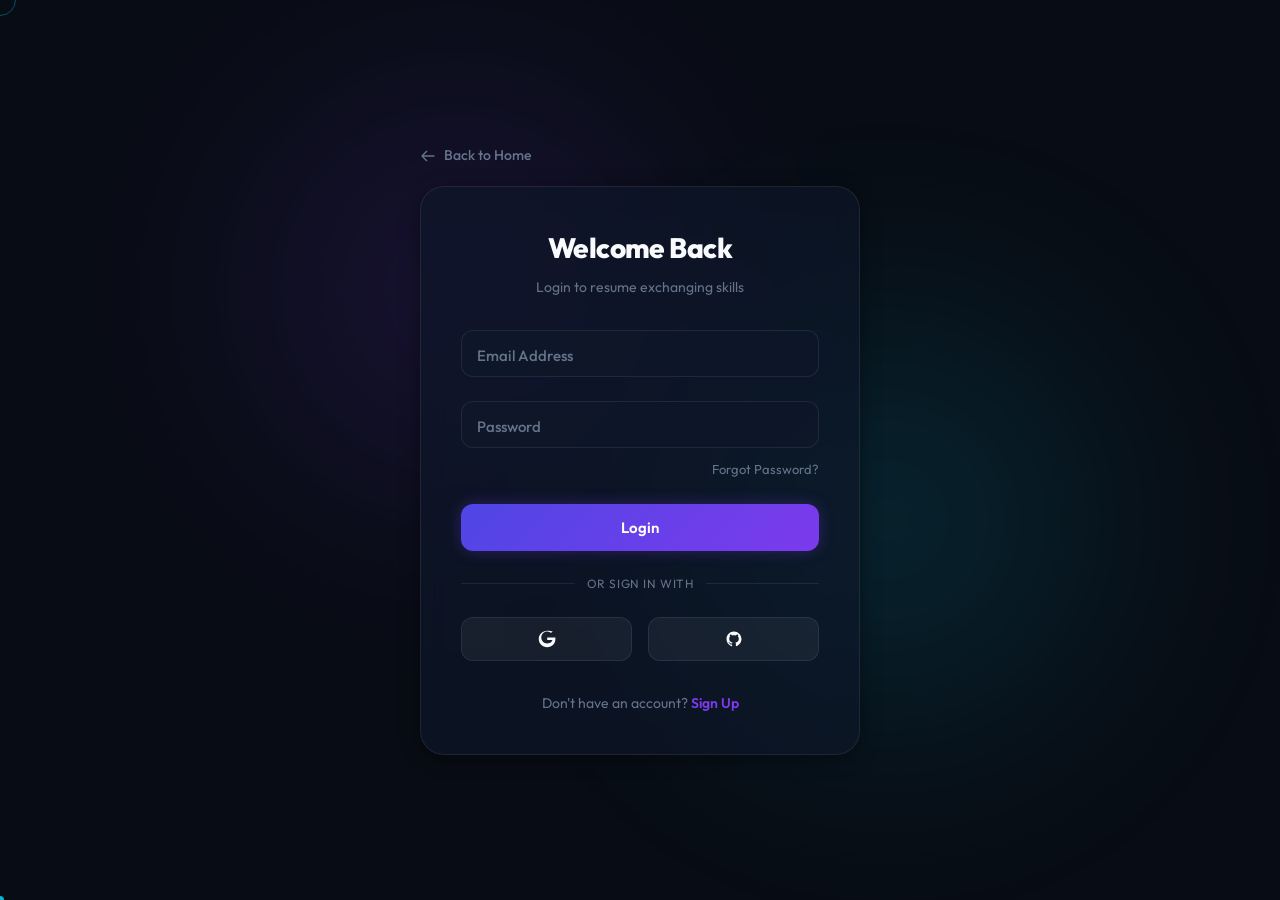
==== frontend/call.html @ 9445202b "add video conference" ====
<!DOCTYPE html>
<html lang="en" data-theme="dark">
<head>
  <meta charset="UTF-8">
  <meta name="viewport" content="width=device-width, initial-scale=1.0">
  <title>LearnLoop Room - Secure Video Exchange</title>
  <link rel="stylesheet" href="css/global.css">
  <link rel="stylesheet" href="css/call.css">
</head>
<body>

  <!-- Premium Loader Screen -->
  <div id="loader-screen">
    <div class="loader-logo">
      <svg viewBox="0 0 44 24" width="76" height="42" fill="none">
        <circle cx="14" cy="12" r="8" stroke="var(--logo-purple)" stroke-width="3.5" />
        <circle cx="27" cy="12" r="8" stroke="var(--logo-grey)" stroke-width="3.5" stroke-opacity="0.9" />
      </svg>
      <span>LearnLoop Meet</span>
    </div>
    <div class="loader-ring"></div>
  </div>

  <!-- Secure Session Validation Error Screen (Hidden by default) -->
  <div class="meeting-error-container hidden" id="meeting-error-screen">
    <div class="meeting-error-card glass-card">
      <div class="error-logo">
        <svg viewBox="0 0 44 24" width="80" height="46" fill="none">
          <circle cx="14" cy="12" r="8" stroke="var(--logo-purple)" stroke-width="3.5" />
          <circle cx="27" cy="12" r="8" stroke="var(--logo-grey)" stroke-width="3.5" stroke-opacity="0.9" />
        </svg>
      </div>
      <h2>Secure Session Access Blocked</h2>
      <p id="meeting-error-msg">This meeting link is invalid or is scheduled for a different date.</p>
      <div class="error-details-badge">⚠️ Access Rule: Meetings can only be entered on the scheduled day of the barter session.</div>
      <a href="requests.html" class="btn btn-primary btn-glow">Return to Calendar</a>
    </div>
  </div>

  <!-- Main Zoom/Meet Viewport Layout -->
  <div class="meeting-viewport" id="meeting-main-viewport">
    
    <!-- Left: Video Grid Stage -->
    <div class="meeting-main-area">
      
      <!-- Call Header Bar -->
      <header class="call-header glass-card">
        <div class="call-info">
          <div class="status-indicator-dot online"></div>
          <h3 id="meeting-title-lbl">HTML/CSS Skill Barter Session</h3>
          <span class="call-divider">|</span>
          <span class="partner-role-lbl" id="partner-subtitle-lbl">Partner: Sarah Jenkins</span>
        </div>
        <div class="call-timer-box" id="call-duration-clock">00:00</div>
      </header>

      <!-- Grid layout system like Zoom/Meet -->
      <div class="call-stage-wrapper" id="call-stage-container">
        
        <!-- Large Display Area -->
        <div class="stage-main-display" id="stage-main-view">
          
          <!-- Default Large View: Remote Partner Card -->
          <div class="stage-card" id="stage-remote-card">
            <div class="stage-avatar-fallback" id="remote-avatar-container">
              <!-- Initials SVG -->
            </div>
            
            <!-- Speech waves indicator -->
            <div class="pulse-soundwaves-container" id="remote-audio-waves">
              <div class="sound-wave-bar"></div>
              <div class="sound-wave-bar"></div>
              <div class="sound-wave-bar"></div>
              <div class="sound-wave-bar"></div>
              <div class="sound-wave-bar"></div>
            </div>
            
            <div class="stage-info-tag">
              <span id="remote-stream-name-lbl">Sarah Jenkins</span>
              <span class="mic-status-tag" id="remote-mic-status">🎙️ Active</span>
            </div>
          </div>

          <!-- Large View: Screen Share Card (Initially Hidden) -->
          <div class="stage-card hidden" id="stage-screen-share-card">
            <video id="screen-share-feed" autoplay playsinline></video>
            
            <!-- Dummy Screen Share Code overlay fallback -->
            <div class="screen-share-overlay" id="screen-share-dummy-overlay">
              <div class="code-panel-mock">
                <div class="code-header">
                  <span class="dot-red"></span><span class="dot-yellow"></span><span class="dot-green"></span>
                  <span class="code-title">layout.css — Shared Screen</span>
                </div>
                <pre class="code-body"><code><span class="c-tag">.navbar</span> {
  <span class="c-prop">display</span>: flex;
  <span class="c-prop">background</span>: <span class="c-val">rgba(15, 23, 42, 0.7)</span>;
  <span class="c-prop">backdrop-filter</span>: <span class="c-val">blur(12px)</span>;
}

<span class="c-tag">.logo-svg</span> {
  <span class="c-prop">stroke</span>: <span class="c-val">var(--logo-purple)</span>;
  <span class="c-prop">width</span>: <span class="c-val">44px</span>;
}</code></pre>
              </div>
            </div>
            <div class="stage-info-tag">
              <span id="screen-share-owner-lbl">Your Shared Screen</span>
            </div>
          </div>

        </div>

        <!-- Floating Picture-in-Picture feeds overlaying stage -->
        <div class="floating-pip-container" id="floating-feeds-box">
          
          <!-- Floating Webcam Card (Always Floats) -->
          <div class="pip-card" id="local-pip-card">
            <video id="local-webcam-feed" autoplay playsinline muted></video>
            <div class="pip-avatar-fallback hidden" id="local-avatar-container">
              <!-- Initials SVG fallback -->
            </div>
            <div class="pip-info-tag">
              <span>You</span>
              <span class="mic-status-tag" id="local-mic-status">🎙️ Active</span>
            </div>
          </div>

          <!-- Floating Remote Partner Card (Only visible when screen share occupies the main stage) -->
          <div class="pip-card hidden" id="remote-pip-card">
            <div class="pip-avatar-fallback" id="remote-pip-avatar-container">
              <!-- Initials SVG -->
            </div>
            <div class="pip-info-tag">
              <span id="remote-pip-name-lbl">Sarah</span>
            </div>
          </div>

        </div>

      </div>

      <!-- Professional Bottom Controls Toolbar -->
      <div class="call-controls-bar">
        
        <button class="btn-ctrl" id="toggle-mic-btn" title="Mute/Unmute Mic">
          <!-- Mic On SVG -->
          <svg class="icon-on" width="18" height="18" fill="none" stroke="currentColor" stroke-width="2" viewBox="0 0 24 24">
            <path stroke-linecap="round" stroke-linejoin="round" d="M19 11a7 7 0 01-7 7m0 0a7 7 0 01-7-7m7 7v4m0 0H8m4 0h4m-4-8a3 3 0 01-3-3V5a3 3 0 116 0v6a3 3 0 01-3 3z"/>
          </svg>
          <!-- Mic Off SVG (Muted icon matching request screenshot style) -->
          <svg class="icon-off hidden" width="18" height="18" fill="none" stroke="currentColor" stroke-width="2" viewBox="0 0 24 24">
            <path stroke-linecap="round" stroke-linejoin="round" d="M19 11a7 7 0 01-7 7m0 0a7 7 0 01-7-7m7 7v4m0 0H8m4 0h4m-4-8a3 3 0 01-3-3V5a3 3 0 116 0v6a3 3 0 01-3 3z"/>
            <path stroke-linecap="round" stroke-linejoin="round" d="M3 3l18 18M9 9l6 6M9 15l6-6" stroke="#ea0038" stroke-width="2.5"/>
          </svg>
        </button>

        <button class="btn-ctrl" id="toggle-video-btn" title="Turn Camera On/Off">
          <!-- Cam On SVG -->
          <svg class="icon-on" width="18" height="18" fill="none" stroke="currentColor" stroke-width="2" viewBox="0 0 24 24">
            <path stroke-linecap="round" stroke-linejoin="round" d="M15 10l4.553-2.276A1 1 0 0121 8.618v6.764a1 1 0 01-1.447.894L15 14M5 18h8a2 2 0 002-2V8a2 2 0 00-2-2H5a2 2 0 00-2 2v8a2 2 0 002 2z"/>
          </svg>
          <!-- Cam Off SVG (Camera blocked circle matching request style) -->
          <svg class="icon-off hidden" width="18" height="18" fill="none" stroke="currentColor" stroke-width="2" viewBox="0 0 24 24">
            <path stroke-linecap="round" stroke-linejoin="round" d="M15 10l4.553-2.276A1 1 0 0121 8.618v6.764a1 1 0 01-1.447.894L15 14M5 18h8a2 2 0 002-2V8a2 2 0 00-2-2H5a2 2 0 00-2 2v8a2 2 0 002 2z"/>
            <circle cx="12" cy="12" r="9" stroke="#ea0038" stroke-width="2"/>
            <line x1="5.6" y1="5.6" x2="18.4" y2="18.4" stroke="#ea0038" stroke-width="2"/>
          </svg>
        </button>

        <button class="btn-ctrl" id="toggle-share-btn" title="Share Screen">
          <svg width="18" height="18" fill="none" stroke="currentColor" stroke-width="2" viewBox="0 0 24 24">
            <rect x="2" y="3" width="20" height="13" rx="2" ry="2"/>
            <line x1="12" y1="16" x2="12" y2="21"/>
            <line x1="8" y1="21" x2="16" y2="21"/>
          </svg>
        </button>

        <span class="ctrl-separator"></span>

        <button class="btn-ctrl" id="panel-whiteboard-btn" title="Whiteboard Settings">
          <svg width="18" height="18" fill="none" stroke="currentColor" stroke-width="2" viewBox="0 0 24 24">
            <path stroke-linecap="round" stroke-linejoin="round" d="M12 20h9M16.5 3.5a2.121 2.121 0 0 1 3 3L7 19l-4 1 1-4L16.5 3.5z"/>
          </svg>
        </button>

        <button class="btn-ctrl" id="panel-chat-btn" title="Meeting Chat">
          <svg width="18" height="18" fill="none" stroke="currentColor" stroke-width="2" viewBox="0 0 24 24">
            <path stroke-linecap="round" stroke-linejoin="round" d="M21 11.5a8.38 8.38 0 0 1-.9 3.8 8.5 8.5 0 0 1-7.6 4.7 8.38 8.38 0 0 1-3.8-.9L3 21l1.9-5.7a8.38 8.38 0 0 1-.9-3.8 8.5 8.5 0 0 1 4.7-7.6 8.38 8.38 0 0 1 3.8-.9h.5a8.48 8.48 0 0 1 8 8v.5z"/>
            <circle cx="9" cy="12" r="1"/><circle cx="12" cy="12" r="1"/><circle cx="15" cy="12" r="1"/>
          </svg>
        </button>

        <button class="btn-ctrl hangup" id="end-call-btn" title="End Call">
          <svg width="20" height="20" fill="currentColor" viewBox="0 0 24 24">
            <path d="M21 15.46l-5.27-.61-2.52 2.52c-2.83-1.44-5.15-3.76-6.59-6.59l2.53-2.53L8.54 3H3.03C2.45 13.18 10.82 21.55 21 20.97v-5.51z" transform="rotate(135 12 12)"/>
          </svg>
        </button>

      </div>

    </div>

    <!-- Right Side Drawers (Chat / Whiteboard) -->
    <div class="meeting-drawers-area collapsed" id="meeting-drawers-panel">
      
      <!-- Close drawer button -->
      <button class="btn-close-drawer" id="close-drawer-btn" title="Hide Panel">&times;</button>
      
      <!-- Chat Panel -->
      <div class="drawer-view hidden" id="chat-drawer-view">
        <h4>Session Chat</h4>
        
        <div class="call-chat-history" id="call-chat-history-box">
          <!-- Text messages -->
        </div>

        <div class="call-chat-input-row">
          <input type="text" id="call-chat-msg-input" placeholder="Type message..." autocomplete="off">
          <button class="btn btn-primary" id="call-chat-send-btn">Send</button>
        </div>
      </div>

      <!-- Whiteboard Panel -->
      <div class="drawer-view hidden" id="whiteboard-drawer-view">
        <div class="whiteboard-header">
          <h4>Collaborative Whiteboard</h4>
          <button class="btn btn-secondary btn-sm" id="clear-board-btn">Clear</button>
        </div>

        <div class="whiteboard-toolbar">
          <div class="color-picker-wrap">
            <button class="color-swatch active" data-color="#7C3AED" style="background:#7C3AED;"></button>
            <button class="color-swatch" data-color="#06B6D4" style="background:#06B6D4;"></button>
            <button class="color-swatch" data-color="#10B981" style="background:#10B981;"></button>
            <button class="color-swatch" data-color="#EC4899" style="background:#EC4899;"></button>
            <button class="color-swatch" data-color="#FFFFFF" style="background:#FFFFFF;"></button>
          </div>
          <select class="form-control font-sm" id="pen-size-select" style="width: 70px; padding: 4px;">
            <option value="3">3px</option>
            <option value="5" selected>5px</option>
            <option value="8">8px</option>
            <option value="12">12px</option>
          </select>
        </div>

        <div class="canvas-wrapper">
          <canvas id="collab-whiteboard-canvas" width="400" height="300"></canvas>
        </div>
        <p class="whiteboard-tip">Sketch ideas directly. Your partner can see and draw in real-time!</p>
      </div>

    </div>

  </div>

  <script src="js/theme.js"></script>
  <script src="js/call.js"></script>
</body>
</html>
---- frontend/css/global.css ----
@import url('https://fonts.googleapis.com/css2?family=Outfit:wght@300;400;500;600;700;800&display=swap');

/* CSS Resets & Base Variables */
:root {
  /* Color Palette */
  --indigo: #4F46E5;
  --purple: #7C3AED;
  --cyan: #06B6D4;
  --teal: #14B8A6;
  --white: #ffffff;
  --slate-gray: #64748B;
  
  /* Gradient Combinations */
  --grad-primary: linear-gradient(135deg, var(--indigo) 0%, var(--purple) 100%);
  --grad-cyan-teal: linear-gradient(135deg, var(--cyan) 0%, var(--teal) 100%);
  --grad-glowing: linear-gradient(90deg, var(--indigo), var(--purple), var(--cyan), var(--teal), var(--indigo));
  
  /* Theme-Dependent Variables (Dark Mode Default) */
  --bg-primary: #080c14;
  --bg-secondary: #0f172a;
  --bg-tertiary: #1e293b;
  --text-primary: #f8fafc;
  --text-secondary: #cbd5e1;
  --text-muted: #64748b;
  --border-color: rgba(255, 255, 255, 0.08);
  --glass-bg: rgba(15, 23, 42, 0.65);
  --glass-border: rgba(255, 255, 255, 0.08);
  --glass-shadow: rgba(0, 0, 0, 0.5);
  --card-glow: 0px 4px 20px rgba(124, 58, 237, 0.15);
  --shadow-sm: 0 2px 8px rgba(0, 0, 0, 0.2);
  --shadow-md: 0 4px 20px rgba(0, 0, 0, 0.4);
  --shadow-lg: 0 10px 30px rgba(0, 0, 0, 0.6);
  --input-bg: rgba(15, 23, 42, 0.8);
  
  --logo-purple: #818cf8;
  --logo-grey: #cbd5e1;
  
  --font-sans: 'Outfit', sans-serif;
  --navbar-height: 76px;
  --sidebar-width: 260px;
}

[data-theme="light"] {
  --bg-primary: #f8fafc;
  --bg-secondary: #ffffff;
  --bg-tertiary: #f1f5f9;
  --text-primary: #0f172a;
  --text-secondary: #475569;
  --text-muted: #94a3b8;
  --border-color: rgba(0, 0, 0, 0.08);
  --glass-bg: rgba(255, 255, 255, 0.7);
  --glass-border: rgba(0, 0, 0, 0.06);
  --glass-shadow: rgba(148, 163, 184, 0.1);
  --card-glow: 0px 4px 20px rgba(79, 70, 229, 0.08);
  --shadow-sm: 0 2px 8px rgba(148, 163, 184, 0.08);
  --shadow-md: 0 4px 20px rgba(148, 163, 184, 0.12);
  --shadow-lg: 0 10px 30px rgba(148, 163, 184, 0.15);
  --input-bg: rgba(255, 255, 255, 0.9);
  
  --logo-purple: #4f46e5;
  --logo-grey: #334155;
}

/* Animations */
@keyframes fadeIn {
  from { opacity: 0; }
  to { opacity: 1; }
}

@keyframes slideUp {
  from { opacity: 0; transform: translateY(30px); }
  to { opacity: 1; transform: translateY(0); }
}

@keyframes slideDown {
  from { opacity: 0; transform: translateY(-20px); }
  to { opacity: 1; transform: translateY(0); }
}

@keyframes scaleUp {
  from { opacity: 0; transform: scale(0.95); }
  to { opacity: 1; transform: scale(1); }
}

@keyframes float {
  0% { transform: translateY(0px); }
  50% { transform: translateY(-10px); }
  100% { transform: translateY(0px); }
}

@keyframes pulseGlow {
  0% { box-shadow: 0 0 10px rgba(124, 58, 237, 0.2); }
  50% { box-shadow: 0 0 25px rgba(124, 58, 237, 0.4); }
  100% { box-shadow: 0 0 10px rgba(124, 58, 237, 0.2); }
}

@keyframes gradientPan {
  0% { background-position: 0% 50%; }
  50% { background-position: 100% 50%; }
  100% { background-position: 0% 50%; }
}

@keyframes ringRotate {
  from { transform: rotate(0deg); }
  to { transform: rotate(360deg); }
}

@keyframes shimmer {
  0% { background-position: -200% 0; }
  100% { background-position: 200% 0; }
}

/* General Layout Setup */
* {
  margin: 0;
  padding: 0;
  box-sizing: border-box;
  font-family: var(--font-sans);
}

html {
  scroll-behavior: smooth;
  overflow-x: hidden;
}

body {
  background-color: var(--bg-primary);
  color: var(--text-primary);
  transition: background-color 0.4s ease, color 0.4s ease;
  min-height: 100vh;
  position: relative;
  line-height: 1.5;
}

/* Custom Scrollbar */
::-webkit-scrollbar {
  width: 8px;
  height: 8px;
}
::-webkit-scrollbar-track {
  background: var(--bg-primary);
}
::-webkit-scrollbar-thumb {
  background: var(--bg-tertiary);
  border-radius: 10px;
  border: 2px solid var(--bg-primary);
}
::-webkit-scrollbar-thumb:hover {
  background: var(--purple);
}

/* Glassmorphism Class utilities */
.glass {
  background: var(--glass-bg);
  backdrop-filter: blur(14px);
  -webkit-backdrop-filter: blur(14px);
  border: 1px solid var(--glass-border);
  box-shadow: var(--shadow-md);
}

.glass-card {
  background: var(--glass-bg);
  backdrop-filter: blur(14px);
  -webkit-backdrop-filter: blur(14px);
  border: 1px solid var(--glass-border);
  box-shadow: var(--shadow-md);
  border-radius: 16px;
  padding: 24px;
  transition: transform 0.3s ease, border-color 0.3s ease, box-shadow 0.3s ease;
}

.glass-card:hover {
  transform: translateY(-5px);
  border-color: rgba(124, 58, 237, 0.3);
  box-shadow: var(--card-glow);
}

/* Custom Cursor */
#custom-cursor {
  width: 8px;
  height: 8px;
  background-color: var(--cyan);
  border-radius: 50%;
  position: fixed;
  pointer-events: none;
  z-index: 9999;
  transform: translate(-50%, -50%);
  transition: width 0.2s, height 0.2s, background-color 0.2s;
}

#custom-cursor-ring {
  width: 32px;
  height: 32px;
  border: 1.5px solid rgba(6, 182, 212, 0.4);
  border-radius: 50%;
  position: fixed;
  pointer-events: none;
  z-index: 9998;
  transform: translate(-50%, -50%);
  transition: transform 0.08s cubic-bezier(0.1, 0.8, 0.3, 1), border-color 0.3s, width 0.2s, height 0.2s;
}

/* Hide custom cursor on mobile */
@media (max-width: 1024px) {
  #custom-cursor, #custom-cursor-ring {
    display: none !important;
  }
}

/* Scroll Progress Bar */
#scroll-progress {
  position: fixed;
  top: 0;
  left: 0;
  width: 0%;
  height: 4px;
  background: linear-gradient(90deg, var(--indigo), var(--purple), var(--cyan));
  z-index: 10000;
  transition: width 0.1s ease-out;
}

/* Header & Navigation */
.navbar {
  position: fixed;
  top: 0;
  left: 0;
  width: 100%;
  height: var(--navbar-height);
  display: flex;
  justify-content: space-between;
  align-items: center;
  padding: 0 40px;
  z-index: 900;
  transition: padding 0.3s ease, background-color 0.3s ease;
}

.navbar.scrolled {
  background: var(--glass-bg);
  backdrop-filter: blur(12px);
  -webkit-backdrop-filter: blur(12px);
  border-bottom: 1px solid var(--glass-border);
  height: 70px;
}

.logo {
  display: flex;
  align-items: center;
  gap: 10px;
  font-size: 24px;
  font-weight: 800;
  text-decoration: none;
  background: linear-gradient(90deg, #fff 0%, #a78bfa 100%);
  -webkit-background-clip: text;
  -webkit-text-fill-color: transparent;
  transition: transform 0.3s ease;
}

[data-theme="light"] .logo {
  background: linear-gradient(90deg, var(--indigo) 0%, var(--purple) 100%);
  -webkit-background-clip: text;
  -webkit-text-fill-color: transparent;
}

.logo svg {
  width: 32px;
  height: 32px;
}

.logo:hover {
  transform: scale(1.03);
}

.nav-links {
  display: flex;
  gap: 32px;
  list-style: none;
  align-items: center;
}

.nav-link {
  color: var(--text-secondary);
  text-decoration: none;
  font-weight: 500;
  font-size: 15px;
  transition: color 0.3s, transform 0.3s;
  position: relative;
  padding: 6px 0;
}

.nav-link::after {
  content: '';
  position: absolute;
  bottom: 0;
  left: 0;
  width: 0;
  height: 2px;
  background: var(--grad-primary);
  transition: width 0.3s;
}

.nav-link:hover {
  color: var(--text-primary);
}

.nav-link:hover::after {
  width: 100%;
}

.nav-actions {
  display: flex;
  align-items: center;
  gap: 20px;
}

/* Buttons */
.btn {
  display: inline-flex;
  align-items: center;
  justify-content: center;
  padding: 10px 24px;
  border-radius: 12px;
  font-size: 14px;
  font-weight: 600;
  cursor: pointer;
  transition: transform 0.2s ease, box-shadow 0.2s ease, background 0.3s ease;
  text-decoration: none;
  border: none;
  gap: 8px;
}

.btn:active {
  transform: scale(0.97);
}

.btn-primary {
  background: var(--grad-primary);
  color: var(--white);
  box-shadow: 0 4px 14px rgba(124, 58, 237, 0.4);
}

.btn-primary:hover {
  box-shadow: 0 6px 20px rgba(124, 58, 237, 0.6);
  transform: translateY(-2px);
}

.btn-secondary {
  background: rgba(255, 255, 255, 0.05);
  color: var(--text-primary);
  border: 1px solid var(--border-color);
}

.btn-secondary:hover {
  background: rgba(255, 255, 255, 0.1);
  transform: translateY(-2px);
}

[data-theme="light"] .btn-secondary {
  background: rgba(0, 0, 0, 0.03);
  border: 1px solid var(--border-color);
}
[data-theme="light"] .btn-secondary:hover {
  background: rgba(0, 0, 0, 0.06);
}

.btn-glow {
  background: var(--grad-primary);
  color: var(--white);
  position: relative;
  overflow: hidden;
  box-shadow: 0 0 15px rgba(124, 58, 237, 0.3);
}

.btn-glow::before {
  content: '';
  position: absolute;
  top: 0;
  left: -100%;
  width: 100%;
  height: 100%;
  background: linear-gradient(90deg, transparent, rgba(255, 255, 255, 0.2), transparent);
  transition: 0.5s;
}

.btn-glow:hover::before {
  left: 100%;
}

.btn-icon {
  width: 40px;
  height: 40px;
  border-radius: 50%;
  padding: 0;
  display: inline-flex;
  align-items: center;
  justify-content: center;
  color: var(--text-secondary);
  background: rgba(255, 255, 255, 0.05);
  border: 1px solid var(--border-color);
  cursor: pointer;
  transition: all 0.3s ease;
}

.btn-icon:hover {
  background: rgba(255, 255, 255, 0.1);
  color: var(--text-primary);
  transform: scale(1.05);
}

[data-theme="light"] .btn-icon {
  background: rgba(0, 0, 0, 0.03);
}
[data-theme="light"] .btn-icon:hover {
  background: rgba(0, 0, 0, 0.08);
}

/* User Menu & Notifications Trigger */
.user-menu-wrapper {
  position: relative;
  display: flex;
  align-items: center;
  gap: 16px;
}

.notification-bell {
  position: relative;
}

.bell-badge {
  position: absolute;
  top: 0;
  right: 0;
  width: 10px;
  height: 10px;
  background-color: var(--cyan);
  border-radius: 50%;
  border: 2px solid var(--bg-secondary);
  animation: pulseGlow 1.5s infinite;
}

.avatar-trigger {
  width: 40px;
  height: 40px;
  border-radius: 50%;
  cursor: pointer;
  border: 2px solid var(--purple);
  transition: transform 0.3s ease;
  overflow: hidden;
  display: flex;
  align-items: center;
  justify-content: center;
}

.avatar-trigger:hover {
  transform: scale(1.1);
}

.avatar-trigger svg, .avatar-trigger img {
  width: 100%;
  height: 100%;
  border-radius: 50%;
  object-fit: cover;
  display: block;
}

.sidebar-user-avatar {
  width: 42px;
  height: 42px;
  border-radius: 50%;
  border: 2px solid var(--cyan);
  overflow: hidden;
  display: flex;
  align-items: center;
  justify-content: center;
  flex-shrink: 0;
}

.sidebar-user-avatar svg, .sidebar-user-avatar img {
  width: 100%;
  height: 100%;
  border-radius: 50%;
  object-fit: cover;
  display: block;
}

/* Dropdowns (Notifications & User Settings) */
.dropdown-menu {
  position: absolute;
  top: 55px;
  right: 0;
  width: 220px;
  border-radius: 12px;
  padding: 8px 0;
  display: none;
  animation: slideDown 0.3s cubic-bezier(0.1, 0.8, 0.3, 1) forwards;
  z-index: 1000;
}

.dropdown-menu.active {
  display: block;
}

.dropdown-item {
  display: flex;
  align-items: center;
  gap: 12px;
  padding: 12px 16px;
  color: var(--text-secondary);
  text-decoration: none;
  font-size: 14px;
  transition: background-color 0.2s, color 0.2s;
  cursor: pointer;
}

.dropdown-item:hover {
  background-color: rgba(255, 255, 255, 0.05);
  color: var(--text-primary);
}

[data-theme="light"] .dropdown-item:hover {
  background-color: rgba(0, 0, 0, 0.03);
}

.dropdown-divider {
  height: 1px;
  background: var(--border-color);
  margin: 6px 0;
}

.dropdown-header {
  padding: 8px 16px;
  font-size: 12px;
  font-weight: 700;
  color: var(--text-muted);
  text-transform: uppercase;
  letter-spacing: 0.05em;
}

/* Notification Dropdown specifically */
.notification-dropdown {
  width: 320px;
  max-height: 400px;
  overflow-y: auto;
}

.notif-item {
  display: flex;
  gap: 12px;
  padding: 12px 16px;
  border-bottom: 1px solid var(--border-color);
  transition: background 0.3s;
}

.notif-item.unread {
  background: rgba(124, 58, 237, 0.05);
}

.notif-item:hover {
  background: rgba(255, 255, 255, 0.03);
}

.notif-icon {
  width: 32px;
  height: 32px;
  border-radius: 50%;
  background: rgba(124, 58, 237, 0.1);
  color: var(--purple);
  display: flex;
  align-items: center;
  justify-content: center;
  flex-shrink: 0;
}

.notif-content {
  flex-grow: 1;
}

.notif-text {
  font-size: 13px;
  color: var(--text-primary);
}

.notif-time {
  font-size: 11px;
  color: var(--text-muted);
  margin-top: 4px;
}

/* Sidebar structure for Logged-In Pages */
.dashboard-layout {
  display: flex;
  min-height: 100vh;
  padding-top: 0;
}

.sidebar {
  width: var(--sidebar-width);
  height: 100vh;
  position: fixed;
  top: 0;
  left: 0;
  z-index: 850;
  display: flex;
  flex-direction: column;
  padding: 24px 16px;
  border-right: 1px solid var(--border-color);
  background: var(--bg-secondary);
}

.sidebar-logo {
  display: flex;
  align-items: center;
  gap: 10px;
  font-size: 20px;
  font-weight: 800;
  text-decoration: none;
  background: linear-gradient(90deg, #fff 0%, #a78bfa 100%);
  -webkit-background-clip: text;
  -webkit-text-fill-color: transparent;
  padding: 0 8px;
  margin-bottom: 32px;
}

[data-theme="light"] .sidebar-logo {
  background: linear-gradient(90deg, var(--indigo) 0%, var(--purple) 100%);
  -webkit-background-clip: text;
  -webkit-text-fill-color: transparent;
}

.sidebar-logo svg {
  width: 28px;
  height: 28px;
}

.sidebar-menu {
  list-style: none;
  display: flex;
  flex-direction: column;
  gap: 8px;
  flex-grow: 1;
}

.sidebar-item a {
  display: flex;
  align-items: center;
  gap: 16px;
  padding: 12px 16px;
  color: var(--text-secondary);
  text-decoration: none;
  font-size: 15px;
  font-weight: 500;
  border-radius: 12px;
  transition: all 0.3s ease;
}

.sidebar-item a svg {
  width: 20px;
  height: 20px;
  transition: transform 0.3s;
}

.sidebar-item:hover a svg {
  transform: translateX(2px);
}

.sidebar-item.active a {
  background: var(--grad-primary);
  color: var(--white);
  box-shadow: 0 4px 12px rgba(124, 58, 237, 0.25);
}

.sidebar-item:not(.active) a:hover {
  background: rgba(255, 255, 255, 0.05);
  color: var(--text-primary);
}

[data-theme="light"] .sidebar-item:not(.active) a:hover {
  background: rgba(0, 0, 0, 0.03);
}

.sidebar-footer {
  border-top: 1px solid var(--border-color);
  padding-top: 16px;
  display: flex;
  align-items: center;
  justify-content: space-between;
}

.sidebar-user {
  display: flex;
  align-items: center;
  gap: 12px;
  overflow: hidden;
  cursor: pointer;
  padding: 6px;
  border-radius: 8px;
  transition: background-color 0.2s;
}

.sidebar-user:hover {
  background-color: rgba(255, 255, 255, 0.05);
}

[data-theme="light"] .sidebar-user:hover {
  background-color: rgba(0, 0, 0, 0.03);
}

.sidebar-user img {
  width: 36px;
  height: 36px;
  border-radius: 50%;
  object-fit: cover;
  border: 1.5px solid var(--cyan);
}

.sidebar-user-info {
  display: flex;
  flex-direction: column;
  overflow: hidden;
}

.sidebar-user-name {
  font-size: 14px;
  font-weight: 600;
  color: var(--text-primary);
  white-space: nowrap;
  overflow: hidden;
  text-overflow: ellipsis;
}

.sidebar-user-role {
  font-size: 11px;
  color: var(--text-muted);
}

/* Page Container styling */
.main-content {
  margin-left: var(--sidebar-width);
  flex-grow: 1;
  padding: 40px;
  min-height: 100vh;
  position: relative;
  transition: margin-left 0.3s ease;
}

.page-header {
  display: flex;
  justify-content: space-between;
  align-items: center;
  margin-bottom: 32px;
  animation: slideUp 0.6s cubic-bezier(0.1, 0.8, 0.3, 1);
}

.page-title h1 {
  font-size: 32px;
  font-weight: 800;
  letter-spacing: -0.02em;
  background: linear-gradient(90deg, var(--white), var(--text-secondary));
  -webkit-background-clip: text;
  -webkit-text-fill-color: transparent;
}
[data-theme="light"] .page-title h1 {
  background: linear-gradient(90deg, var(--text-primary), var(--slate-gray));
  -webkit-background-clip: text;
  -webkit-text-fill-color: transparent;
}

.page-title p {
  color: var(--text-muted);
  font-size: 14px;
  margin-top: 4px;
}

/* Floating Blobs (Futuristic background highlights) */
.glowing-blob {
  position: absolute;
  width: 400px;
  height: 400px;
  border-radius: 50%;
  filter: blur(120px);
  z-index: -1;
  opacity: 0.15;
  pointer-events: none;
  transition: opacity 0.5s ease;
}

[data-theme="light"] .glowing-blob {
  opacity: 0.06;
}

.blob-purple {
  background: var(--purple);
  top: 10%;
  left: 20%;
}

.blob-cyan {
  background: var(--cyan);
  bottom: 20%;
  right: 15%;
}

/* Custom Toast Alerts */
#toast-container {
  position: fixed;
  bottom: 32px;
  right: 32px;
  display: flex;
  flex-direction: column;
  gap: 12px;
  z-index: 9999;
}

.toast {
  display: flex;
  align-items: center;
  gap: 16px;
  padding: 16px 24px;
  border-radius: 12px;
  color: var(--text-primary);
  font-size: 14px;
  font-weight: 500;
  min-width: 300px;
  box-shadow: var(--shadow-lg);
  animation: slideUp 0.3s cubic-bezier(0.1, 0.8, 0.3, 1) forwards;
  position: relative;
  overflow: hidden;
}

.toast::before {
  content: '';
  position: absolute;
  left: 0;
  top: 0;
  height: 100%;
  width: 4px;
}

.toast-success {
  background: rgba(16, 185, 129, 0.15);
  border: 1px solid rgba(16, 185, 129, 0.2);
}
.toast-success::before {
  background: #10b981;
}

.toast-error {
  background: rgba(239, 68, 68, 0.15);
  border: 1px solid rgba(239, 68, 68, 0.2);
}
.toast-error::before {
  background: #ef4444;
}

.toast-info {
  background: rgba(6, 182, 212, 0.15);
  border: 1px solid rgba(6, 182, 212, 0.2);
}
.toast-info::before {
  background: var(--cyan);
}

.toast-close {
  margin-left: auto;
  cursor: pointer;
  color: var(--text-muted);
  transition: color 0.2s;
}

.toast-close:hover {
  color: var(--text-primary);
}

/* Modals */
.modal-overlay {
  position: fixed;
  top: 0;
  left: 0;
  width: 100%;
  height: 100%;
  background: rgba(0, 0, 0, 0.65);
  backdrop-filter: blur(8px);
  display: none;
  align-items: center;
  justify-content: center;
  z-index: 1500;
  opacity: 0;
  transition: opacity 0.3s ease;
}

.modal-overlay.active {
  display: flex;
  opacity: 1;
}

.modal-container {
  width: 100%;
  max-width: 500px;
  transform: scale(0.9);
  transition: transform 0.3s cubic-bezier(0.1, 0.8, 0.3, 1);
}

.modal-overlay.active .modal-container {
  transform: scale(1);
}

.modal-content {
  border-radius: 20px;
  overflow: hidden;
}

.modal-header {
  display: flex;
  justify-content: space-between;
  align-items: center;
  padding: 20px 24px;
  border-bottom: 1px solid var(--border-color);
}

.modal-title {
  font-size: 20px;
  font-weight: 700;
}

.modal-close {
  cursor: pointer;
  color: var(--text-muted);
  transition: color 0.2s;
}

.modal-close:hover {
  color: var(--text-primary);
}

.modal-body {
  padding: 24px;
  max-height: 70vh;
  overflow-y: auto;
}

.modal-footer {
  display: flex;
  justify-content: flex-end;
  gap: 12px;
  padding: 16px 24px;
  border-top: 1px solid var(--border-color);
}

/* Form Styles */
.form-group {
  margin-bottom: 20px;
  position: relative;
}

.form-label {
  display: block;
  font-size: 13px;
  font-weight: 600;
  color: var(--text-secondary);
  margin-bottom: 8px;
}

.form-control {
  width: 100%;
  padding: 12px 16px;
  background: var(--input-bg);
  border: 1px solid var(--border-color);
  border-radius: 12px;
  color: var(--text-primary);
  font-size: 14px;
  outline: none;
  transition: border-color 0.3s, box-shadow 0.3s;
}

.form-control:focus {
  border-color: var(--purple);
  box-shadow: 0 0 0 2px rgba(124, 58, 237, 0.2);
}

.form-control::placeholder {
  color: var(--text-muted);
}

/* Floating Action Button / Back to Top */
#back-to-top {
  position: fixed;
  bottom: 32px;
  right: 32px;
  z-index: 800;
  display: flex;
  opacity: 0;
  transform: translateY(10px);
  transition: opacity 0.3s, transform 0.3s, background-color 0.3s;
}

#back-to-top.visible {
  opacity: 1;
  transform: translateY(0);
}

/* General Footer styling for outer pages */
.footer {
  border-top: 1px solid var(--border-color);
  padding: 60px 40px 30px;
  background: var(--bg-secondary);
  position: relative;
}

.footer-grid {
  max-width: 1200px;
  margin: 0 auto;
  display: grid;
  grid-template-columns: 2fr 1fr 1fr 2fr;
  gap: 40px;
  margin-bottom: 40px;
}

.footer-brand p {
  color: var(--text-muted);
  font-size: 14px;
  margin-top: 16px;
  line-height: 1.6;
}

.footer-col h3 {
  font-size: 16px;
  font-weight: 700;
  margin-bottom: 20px;
  color: var(--text-primary);
}

.footer-col ul {
  list-style: none;
  display: flex;
  flex-direction: column;
  gap: 12px;
}

.footer-col ul a {
  color: var(--text-muted);
  text-decoration: none;
  font-size: 14px;
  transition: color 0.3s;
}

.footer-col ul a:hover {
  color: var(--purple);
}

.newsletter-form {
  display: flex;
  gap: 8px;
  margin-top: 16px;
}

.newsletter-form input {
  flex-grow: 1;
  background: var(--bg-tertiary);
  border: 1px solid var(--border-color);
  border-radius: 8px;
  padding: 10px 16px;
  color: var(--text-primary);
  font-size: 13px;
  outline: none;
}

.newsletter-form input:focus {
  border-color: var(--purple);
}

.footer-bottom {
  max-width: 1200px;
  margin: 0 auto;
  display: flex;
  justify-content: space-between;
  align-items: center;
  border-top: 1px solid var(--border-color);
  padding-top: 30px;
  color: var(--text-muted);
  font-size: 13px;
}

.social-links {
  display: flex;
  gap: 16px;
}

.social-link {
  color: var(--text-muted);
  transition: color 0.3s, transform 0.3s;
}

.social-link:hover {
  color: var(--cyan);
  transform: translateY(-2px);
}

/* Loading Skeleton CSS */
.skeleton {
  background: linear-gradient(90deg, var(--bg-tertiary) 25%, var(--border-color) 50%, var(--bg-tertiary) 75%);
  background-size: 200% 100%;
  animation: shimmer 1.5s infinite;
  border-radius: 8px;
  color: transparent !important;
}

.skeleton-text {
  height: 16px;
  margin-bottom: 12px;
}

.skeleton-avatar {
  width: 48px;
  height: 48px;
  border-radius: 50%;
}

.skeleton-card {
  height: 200px;
}

/* Premium Loader Screen */
#loader-screen {
  position: fixed;
  top: 0;
  left: 0;
  width: 100%;
  height: 100%;
  background: #080c14;
  display: flex;
  flex-direction: column;
  align-items: center;
  justify-content: center;
  z-index: 99999;
  transition: opacity 0.5s ease, visibility 0.5s ease;
}

#loader-screen.hidden {
  display: flex !important;
  opacity: 0;
  visibility: hidden;
  pointer-events: none;
}

.hidden {
  display: none !important;
}

.loader-logo {
  font-size: 32px;
  font-weight: 800;
  background: linear-gradient(90deg, #fff 0%, #a78bfa 100%);
  -webkit-background-clip: text;
  -webkit-text-fill-color: transparent;
  margin-bottom: 24px;
  display: flex;
  align-items: center;
  gap: 12px;
  animation: float 2s ease-in-out infinite;
}

.loader-logo svg {
  width: 40px;
  height: 40px;
}

.loader-ring {
  width: 48px;
  height: 48px;
  border: 3px solid rgba(124, 58, 237, 0.1);
  border-top-color: var(--purple);
  border-radius: 50%;
  animation: ringRotate 1s linear infinite;
}

/* Mobile Toggle Hamburger button */
.mobile-nav-toggle {
  display: none;
  font-size: 24px;
  background: none;
  border: none;
  color: var(--text-primary);
  cursor: pointer;
}

/* Responsive adjustments */
@media (max-width: 768px) {
  .navbar {
    padding: 0 20px;
  }
  .mobile-nav-toggle {
    display: block;
  }
  .nav-links {
    position: fixed;
    top: var(--navbar-height);
    left: -100%;
    width: 100%;
    height: calc(100vh - var(--navbar-height));
    background: var(--bg-primary);
    flex-direction: column;
    padding: 40px;
    align-items: flex-start;
    gap: 24px;
    transition: left 0.4s ease;
    border-top: 1px solid var(--border-color);
  }
  .nav-links.active {
    left: 0;
  }
  .footer-grid {
    grid-template-columns: 1fr;
  }
  .footer-bottom {
    flex-direction: column;
    gap: 16px;
    text-align: center;
  }
  
  /* Sidebar for logged-in pages mobile support */
  .sidebar {
    left: -100%;
    transition: left 0.3s ease;
  }
  .sidebar.active {
    left: 0;
  }
  .main-content {
    margin-left: 0;
    padding: 24px 16px;
  }
}
---- frontend/css/call.css ----
/* Professional Google Meet/Zoom Style Video Call Room Stylesheet */

body {
  margin: 0;
  padding: 0;
  overflow: hidden;
  height: 100vh;
  width: 100vw;
  background-color: #202124; /* Google Meet Primary Dark BG */
  font-family: var(--font-sans);
  color: #e8eaed;
}

.meeting-viewport {
  display: flex;
  width: 100vw;
  height: 100vh;
  position: relative;
  overflow: hidden;
  z-index: 2;
}

.meeting-main-area {
  flex-grow: 1;
  display: flex;
  flex-direction: column;
  height: 100%;
  padding: 16px 20px 24px;
  box-sizing: border-box;
  position: relative;
}

/* Call Header Bar - Google Meet Palette */
.call-header {
  display: flex;
  justify-content: space-between;
  align-items: center;
  padding: 12px 20px;
  border-radius: 10px;
  margin-bottom: 16px;
  flex-shrink: 0;
  background: #292a2d; /* Meet Panel BG */
  border: 1px solid rgba(255, 255, 255, 0.06);
}

.call-info {
  display: flex;
  align-items: center;
  gap: 12px;
}

.call-info h3 {
  font-size: 14.5px;
  font-weight: 500;
  margin: 0;
  color: #e8eaed;
}

.call-divider {
  color: rgba(255, 255, 255, 0.1);
  font-weight: 300;
}

.partner-role-lbl {
  font-size: 13px;
  color: #9aa0a6; /* Meet Muted Text */
  font-weight: 400;
}

.call-timer-box {
  background: rgba(255, 255, 255, 0.05);
  border: 1px solid rgba(255, 255, 255, 0.1);
  color: #e8eaed;
  padding: 3px 10px;
  border-radius: 6px;
  font-weight: 500;
  font-size: 13px;
}

/* Call Stage Wrapper */
.call-stage-wrapper {
  position: relative;
  flex-grow: 1;
  width: 100%;
  height: calc(100% - 150px);
  border-radius: 12px;
  overflow: hidden;
  border: 1px solid rgba(255, 255, 255, 0.08);
  background: #171717; /* Zoom inner video canvas BG */
  margin-bottom: 74px; /* Space for toolbar */
}

/* Large Display Area */
.stage-main-display {
  width: 100%;
  height: 100%;
  position: relative;
}

.stage-card {
  width: 100%;
  height: 100%;
  position: absolute;
  top: 0;
  left: 0;
  display: flex;
  align-items: center;
  justify-content: center;
}

.stage-card video {
  width: 100%;
  height: 100%;
  object-fit: cover;
}

.stage-card.hidden {
  display: none !important;
}

/* Stage Fallback Avatar */
.stage-avatar-fallback {
  width: 120px;
  height: 120px;
  border-radius: 50%;
  display: flex;
  align-items: center;
  justify-content: center;
  box-shadow: 0 10px 25px rgba(0,0,0,0.5);
  position: relative;
  z-index: 2;
}

.stage-avatar-fallback svg, .stage-avatar-fallback img {
  width: 100%;
  height: 100%;
  border-radius: 50%;
}

/* Speech Waves visualizer overlay */
.pulse-soundwaves-container {
  position: absolute;
  top: 20px;
  right: 20px;
  display: flex;
  gap: 3px;
  align-items: flex-end;
  height: 24px;
  z-index: 5;
  background: rgba(32, 33, 36, 0.85); /* Meet Header style */
  padding: 5px 8px;
  border-radius: 8px;
  border: 1px solid rgba(255, 255, 255, 0.05);
}

.sound-wave-bar {
  width: 3px;
  height: 5px;
  background-color: #8ab4f8; /* Google Meet blue theme */
  border-radius: 3px;
  animation: wavePulse 1.2s ease-in-out infinite alternate;
}

.sound-wave-bar:nth-child(2) { animation-delay: 0.15s; }
.sound-wave-bar:nth-child(3) { animation-delay: 0.3s; }
.sound-wave-bar:nth-child(4) { animation-delay: 0.45s; }
.sound-wave-bar:nth-child(5) { animation-delay: 0.2s; }

.stage-info-tag {
  position: absolute;
  bottom: 20px;
  left: 20px;
  z-index: 5;
  background: rgba(32, 33, 36, 0.85);
  padding: 6px 12px;
  border-radius: 8px;
  border: 1px solid rgba(255,255,255,0.06);
  display: flex;
  align-items: center;
  gap: 8px;
  color: #e8eaed;
  font-size: 13px;
  font-weight: 500;
}

.mic-status-tag {
  font-size: 9.5px;
  background: rgba(138, 180, 248, 0.15);
  color: #8ab4f8;
  padding: 1px 5px;
  border-radius: 4px;
  font-weight: 700;
  text-transform: uppercase;
}

.mic-status-tag.muted {
  background: rgba(234, 67, 53, 0.15);
  color: #ea4335;
}

/* Floating feeds container (Overlay PIP) */
.floating-pip-container {
  position: absolute;
  bottom: 20px;
  right: 20px;
  z-index: 10;
  display: flex;
  flex-direction: column;
  gap: 12px;
}

.pip-card {
  width: 140px;
  height: 195px;
  border-radius: 12px;
  overflow: hidden;
  border: 2px solid rgba(255, 255, 255, 0.15);
  background: #202124;
  box-shadow: 0 8px 24px rgba(0, 0, 0, 0.4);
  position: relative;
  display: flex;
  align-items: center;
  justify-content: center;
  transition: all 0.3s ease;
}

.pip-card.hidden {
  display: none !important;
}

.pip-card video {
  width: 100%;
  height: 100%;
  object-fit: cover;
  transform: scaleX(-1);
}

.pip-avatar-fallback {
  width: 54px;
  height: 54px;
  border-radius: 50%;
  display: flex;
  align-items: center;
  justify-content: center;
}

.pip-avatar-fallback svg, .pip-avatar-fallback img {
  width: 100%;
  height: 100%;
  border-radius: 50%;
}

.pip-info-tag {
  position: absolute;
  bottom: 8px;
  left: 8px;
  right: 8px;
  z-index: 3;
  background: rgba(32, 33, 36, 0.8);
  padding: 3px 6px;
  border-radius: 6px;
  border: 1px solid rgba(255,255,255,0.06);
  font-size: 10.5px;
  font-weight: 500;
  display: flex;
  justify-content: space-between;
  align-items: center;
  color: #e8eaed;
}

/* Meet-Style Bottom control pill */
.call-controls-bar {
  position: absolute;
  bottom: 20px;
  left: 50%;
  transform: translateX(-50%);
  display: flex;
  align-items: center;
  gap: 12px;
  padding: 10px 24px;
  border-radius: 30px;
  z-index: 20;
  background: #292a2d; /* Meet Panel */
  border: 1px solid rgba(255,255,255,0.06);
  box-shadow: 0 6px 20px rgba(0,0,0,0.5);
}

.btn-ctrl {
  background: rgba(255, 255, 255, 0.08); /* Meet Flat Grey Button */
  border: none;
  color: #e8eaed;
  width: 42px;
  height: 42px;
  border-radius: 50%;
  display: flex;
  align-items: center;
  justify-content: center;
  cursor: pointer;
  transition: all 0.2s ease;
  position: relative;
}

.btn-ctrl:hover {
  background: rgba(255, 255, 255, 0.15);
}

.btn-ctrl.off {
  background: #ea4335 !important; /* Muted turns red in Meet */
  color: #ffffff;
}

.btn-ctrl.off .icon-on {
  display: none;
}
.btn-ctrl.off .icon-off {
  display: block;
}

.btn-ctrl.active {
  background: #34a853; /* Active screen sharing is green in Meet */
}

.btn-ctrl.panel-active {
  background: var(--purple); /* Panel active is purple */
}

.btn-ctrl.hangup {
  background: #ea4335;
  width: 44px;
  height: 44px;
}

.btn-ctrl.hangup:hover {
  background: #d93025;
  transform: scale(1.05);
}

.ctrl-separator {
  width: 1px;
  height: 20px;
  background: rgba(255, 255, 255, 0.1);
  margin: 0 4px;
}

/* Mock Screen Sharing Overlay */
.screen-share-overlay {
  width: 100%;
  height: 100%;
  display: flex;
  align-items: center;
  justify-content: center;
  background: #171717;
  padding: 30px;
  box-sizing: border-box;
}

.code-panel-mock {
  width: 100%;
  max-width: 480px;
  border-radius: 12px;
  background: #202124;
  border: 1px solid #3c4043;
  overflow: hidden;
  box-shadow: 0 8px 30px rgba(0,0,0,0.5);
  font-family: monospace;
  text-align: left;
}

.code-header {
  background: #292a2d;
  padding: 10px 14px;
  border-bottom: 1px solid #3c4043;
  display: flex;
  align-items: center;
  gap: 6px;
}

.code-header span[class^="dot-"] {
  width: 8px;
  height: 8px;
  border-radius: 50%;
  display: inline-block;
}

.dot-red { background: #ea4335; }
.dot-yellow { background: #fbbc05; }
.dot-green { background: #34a853; }

.code-title {
  color: #9aa0a6;
  font-size: 11px;
  margin-left: 8px;
  font-weight: 600;
}

.code-body {
  margin: 0;
  padding: 18px;
  color: #e8eaed;
  font-size: 12.5px;
  line-height: 1.6;
}

.c-tag { color: #f472b6; }
.c-prop { color: #818cf8; }
.c-val { color: #34a853; }

/* Collapsible side drawers - Meet style drawer */
.meeting-drawers-area {
  width: 380px;
  height: 100%;
  flex-shrink: 0;
  background: #202124;
  border-left: 1px solid #3c4043;
  position: relative;
  display: flex;
  flex-direction: column;
  transition: all 0.3s cubic-bezier(0.1, 0.8, 0.3, 1);
  z-index: 10;
}

.meeting-drawers-area.collapsed {
  width: 0;
  border-left: none;
  overflow: hidden;
}

.btn-close-drawer {
  position: absolute;
  top: 18px;
  right: 18px;
  background: none;
  border: none;
  color: #9aa0a6;
  font-size: 24px;
  cursor: pointer;
  z-index: 25;
}

.btn-close-drawer:hover {
  color: #e8eaed;
}

.drawer-view {
  display: flex;
  flex-direction: column;
  height: 100%;
  padding: 24px;
  box-sizing: border-box;
}

.drawer-view.hidden {
  display: none !important;
}

.drawer-view h4 {
  font-size: 15px;
  font-weight: 600;
  margin: 0 0 16px;
  color: #e8eaed;
  border-bottom: 1px solid #3c4043;
  padding-bottom: 8px;
}

/* Chat bubble styling matching Zoom/Meet */
.call-chat-history {
  flex-grow: 1;
  overflow-y: auto;
  padding: 10px 0;
  display: flex;
  flex-direction: column;
  gap: 12px;
  margin-bottom: 16px;
}

.call-chat-history::-webkit-scrollbar {
  width: 4px;
}

.call-chat-history::-webkit-scrollbar-thumb {
  background: rgba(255,255,255,0.08);
  border-radius: 2px;
}

.call-msg-bubble {
  padding: 8px 12px;
  border-radius: 8px;
  max-width: 85%;
  font-size: 13.5px;
  line-height: 1.45;
  word-wrap: break-word;
}

.call-msg-bubble.me {
  background: #2b3b5c; /* Meet Darker Blue bubble */
  color: #e8eaed;
  align-self: flex-end;
  border-top-right-radius: 0;
}

.call-msg-bubble.partner {
  background: #2d2f34; /* Meet Grey bubble */
  color: #e8eaed;
  align-self: flex-start;
  border-top-left-radius: 0;
}

.call-msg-time {
  font-size: 9.5px;
  color: #9aa0a6;
  margin-top: 3px;
  align-self: flex-start;
}

.call-msg-bubble.me + .call-msg-time {
  align-self: flex-end;
}

.call-chat-input-row {
  display: flex;
  gap: 8px;
  background: #2d2f34;
  padding: 6px 12px;
  border-radius: 8px;
  border: 1px solid #3c4043;
}

.call-chat-input-row input {
  flex-grow: 1;
  background: none;
  border: none;
  color: #e8eaed;
  font-size: 13.5px;
  padding: 6px 0;
  outline: none;
}

.call-chat-input-row input::placeholder {
  color: #9aa0a6;
}

/* Whiteboard elements panel */
.whiteboard-header {
  display: flex;
  justify-content: space-between;
  align-items: center;
  border-bottom: 1px solid #3c4043;
  padding-bottom: 8px;
  margin-bottom: 16px;
}

.whiteboard-header h4 {
  margin: 0;
  border-bottom: none;
  padding-bottom: 0;
}

.whiteboard-toolbar {
  display: flex;
  justify-content: space-between;
  align-items: center;
  margin-bottom: 12px;
}

.color-picker-wrap {
  display: flex;
  gap: 8px;
}

.color-swatch {
  width: 20px;
  height: 20px;
  border-radius: 50%;
  border: 2px solid transparent;
  cursor: pointer;
  transition: transform 0.2s;
}

.color-swatch:hover {
  transform: scale(1.1);
}

.color-swatch.active {
  border-color: #fff;
}

.canvas-wrapper {
  background: #11131e;
  border: 1px solid #3c4043;
  border-radius: 8px;
  overflow: hidden;
}

#collab-whiteboard-canvas {
  width: 100%;
  height: 280px;
  display: block;
  cursor: crosshair;
  background: #11131e;
}

.whiteboard-tip {
  font-size: 11px;
  color: #9aa0a6;
  text-align: center;
  margin-top: 10px;
}

/* Secure Session Error Panel Card style */
.meeting-error-container {
  position: absolute;
  top: 0;
  left: 0;
  width: 100vw;
  height: 100vh;
  display: flex;
  align-items: center;
  justify-content: center;
  background: #202124;
  z-index: 1000;
  animation: fadeIn 0.3s ease;
}

.meeting-error-card {
  width: 90%;
  max-width: 440px;
  padding: 36px 28px;
  border-radius: 16px;
  background: #2d2f34;
  border: 1px solid #3c4043;
  box-shadow: 0 10px 40px rgba(0,0,0,0.4);
  text-align: center;
}

.error-logo {
  margin-bottom: 20px;
}

.meeting-error-card h2 {
  font-size: 20px;
  font-weight: 600;
  color: #f28b82; /* Google Meet Error Red */
  margin: 0 0 12px;
  letter-spacing: -0.01em;
}

.meeting-error-card p {
  font-size: 13.5px;
  color: #e8eaed;
  line-height: 1.5;
  margin: 0 0 24px;
}

.error-details-badge {
  font-size: 11.5px;
  background: rgba(240, 180, 0, 0.1);
  color: #fdd663; /* Warning color */
  padding: 8px 12px;
  border-radius: 8px;
  border: 1px solid rgba(240, 180, 0, 0.2);
  margin-bottom: 28px;
  text-align: left;
  line-height: 1.4;
}

@media (max-width: 900px) {
  .meeting-viewport {
    flex-direction: column;
  }
  
  .meeting-drawers-area {
    width: 100%;
    height: 320px;
    border-left: none;
    border-top: 1px solid #3c4043;
  }
  
  .meeting-drawers-area.collapsed {
    height: 0;
  }
  
  .call-stage-wrapper {
    margin-bottom: 86px;
  }
}
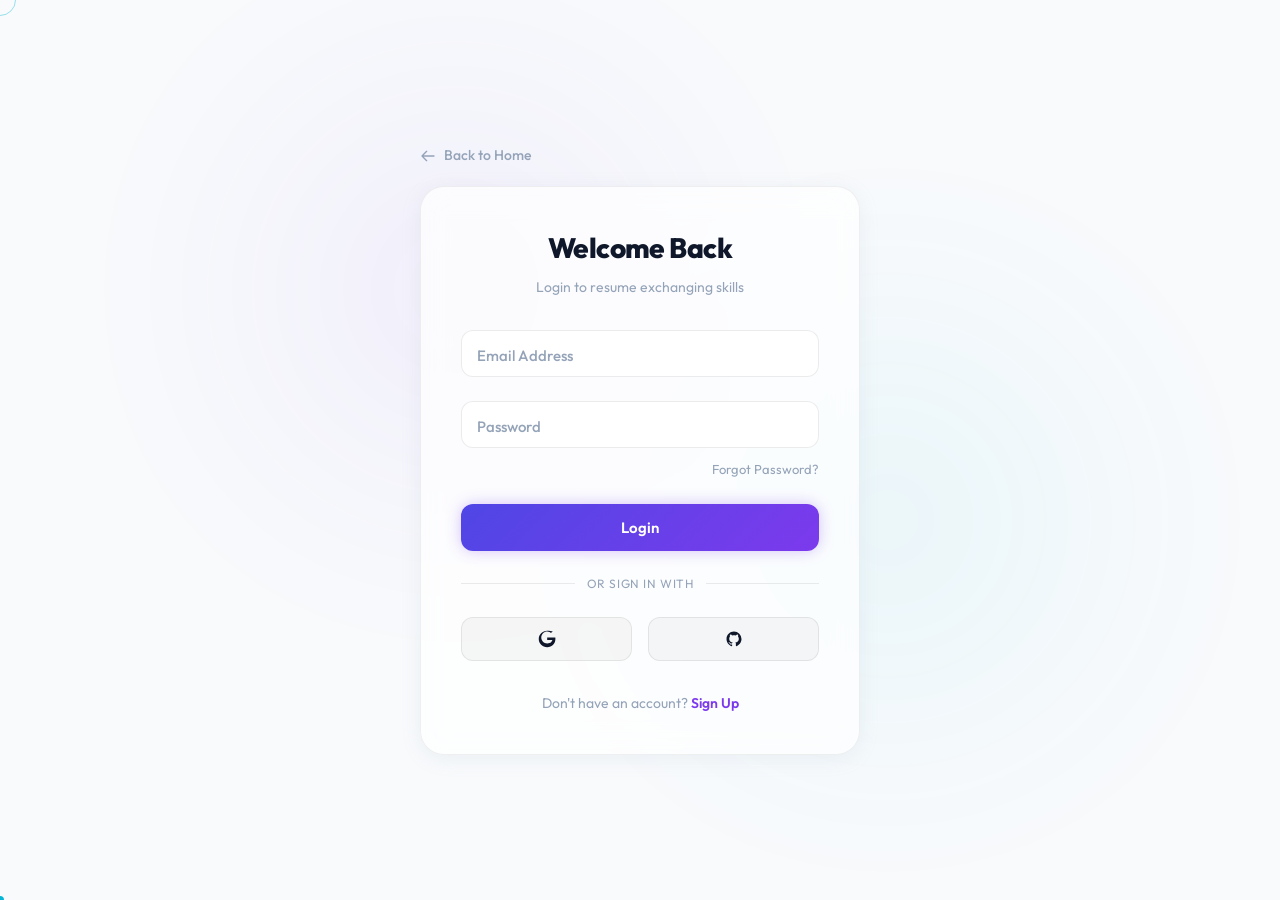
==== commit 9fca9fc1: "theme problem fixed" ====
--- a/frontend/call.html
+++ b/frontend/call.html
@@ -1,9 +1,9 @@
 <!DOCTYPE html>
-<html lang="en" data-theme="dark">
+<html lang="en" data-theme="light">
 <head>
   <meta charset="UTF-8">
   <meta name="viewport" content="width=device-width, initial-scale=1.0">
-  <title>LearnLoop Room - Secure Video Exchange</title>
+  <title>Learnova Room - Secure Video Exchange</title>
   <link rel="stylesheet" href="css/global.css">
   <link rel="stylesheet" href="css/call.css">
 </head>
@@ -16,7 +16,7 @@
         <circle cx="14" cy="12" r="8" stroke="var(--logo-purple)" stroke-width="3.5" />
         <circle cx="27" cy="12" r="8" stroke="var(--logo-grey)" stroke-width="3.5" stroke-opacity="0.9" />
       </svg>
-      <span>LearnLoop Meet</span>
+      <span>Learnova Meet</span>
     </div>
     <div class="loader-ring"></div>
   </div>
--- a/frontend/css/global.css
+++ b/frontend/css/global.css
@@ -9,12 +9,12 @@
   --teal: #14B8A6;
   --white: #ffffff;
   --slate-gray: #64748B;
-  
+
   /* Gradient Combinations */
   --grad-primary: linear-gradient(135deg, var(--indigo) 0%, var(--purple) 100%);
   --grad-cyan-teal: linear-gradient(135deg, var(--cyan) 0%, var(--teal) 100%);
   --grad-glowing: linear-gradient(90deg, var(--indigo), var(--purple), var(--cyan), var(--teal), var(--indigo));
-  
+
   /* Theme-Dependent Variables (Dark Mode Default) */
   --bg-primary: #080c14;
   --bg-secondary: #0f172a;
@@ -31,10 +31,10 @@
   --shadow-md: 0 4px 20px rgba(0, 0, 0, 0.4);
   --shadow-lg: 0 10px 30px rgba(0, 0, 0, 0.6);
   --input-bg: rgba(15, 23, 42, 0.8);
-  
+
   --logo-purple: #818cf8;
   --logo-grey: #cbd5e1;
-  
+
   --font-sans: 'Outfit', sans-serif;
   --navbar-height: 76px;
   --sidebar-width: 260px;
@@ -56,58 +56,118 @@
   --shadow-md: 0 4px 20px rgba(148, 163, 184, 0.12);
   --shadow-lg: 0 10px 30px rgba(148, 163, 184, 0.15);
   --input-bg: rgba(255, 255, 255, 0.9);
-  
+
   --logo-purple: #4f46e5;
   --logo-grey: #334155;
 }
 
 /* Animations */
 @keyframes fadeIn {
-  from { opacity: 0; }
-  to { opacity: 1; }
+  from {
+    opacity: 0;
+  }
+
+  to {
+    opacity: 1;
+  }
 }
 
 @keyframes slideUp {
-  from { opacity: 0; transform: translateY(30px); }
-  to { opacity: 1; transform: translateY(0); }
+  from {
+    opacity: 0;
+    transform: translateY(30px);
+  }
+
+  to {
+    opacity: 1;
+    transform: translateY(0);
+  }
 }
 
 @keyframes slideDown {
-  from { opacity: 0; transform: translateY(-20px); }
-  to { opacity: 1; transform: translateY(0); }
+  from {
+    opacity: 0;
+    transform: translateY(-20px);
+  }
+
+  to {
+    opacity: 1;
+    transform: translateY(0);
+  }
 }
 
 @keyframes scaleUp {
-  from { opacity: 0; transform: scale(0.95); }
-  to { opacity: 1; transform: scale(1); }
+  from {
+    opacity: 0;
+    transform: scale(0.95);
+  }
+
+  to {
+    opacity: 1;
+    transform: scale(1);
+  }
 }
 
 @keyframes float {
-  0% { transform: translateY(0px); }
-  50% { transform: translateY(-10px); }
-  100% { transform: translateY(0px); }
+  0% {
+    transform: translateY(0px);
+  }
+
+  50% {
+    transform: translateY(-10px);
+  }
+
+  100% {
+    transform: translateY(0px);
+  }
 }
 
 @keyframes pulseGlow {
-  0% { box-shadow: 0 0 10px rgba(124, 58, 237, 0.2); }
-  50% { box-shadow: 0 0 25px rgba(124, 58, 237, 0.4); }
-  100% { box-shadow: 0 0 10px rgba(124, 58, 237, 0.2); }
+  0% {
+    box-shadow: 0 0 10px rgba(124, 58, 237, 0.2);
+  }
+
+  50% {
+    box-shadow: 0 0 25px rgba(124, 58, 237, 0.4);
+  }
+
+  100% {
+    box-shadow: 0 0 10px rgba(124, 58, 237, 0.2);
+  }
 }
 
 @keyframes gradientPan {
-  0% { background-position: 0% 50%; }
-  50% { background-position: 100% 50%; }
-  100% { background-position: 0% 50%; }
+  0% {
+    background-position: 0% 50%;
+  }
+
+  50% {
+    background-position: 100% 50%;
+  }
+
+  100% {
+    background-position: 0% 50%;
+  }
 }
 
 @keyframes ringRotate {
-  from { transform: rotate(0deg); }
-  to { transform: rotate(360deg); }
+  from {
+    transform: rotate(0deg);
+  }
+
+  to {
+    transform: rotate(360deg);
+  }
 }
 
 @keyframes shimmer {
-  0% { background-position: -200% 0; }
-  100% { background-position: 200% 0; }
+  0% {
+    background-position: -200% 0;
+  }
+
+  100% {
+    background-position: 200% 0;
+  }
 }
 
 /* General Layout Setup */
@@ -137,14 +197,17 @@
   width: 8px;
   height: 8px;
 }
+
 ::-webkit-scrollbar-track {
   background: var(--bg-primary);
 }
+
 ::-webkit-scrollbar-thumb {
   background: var(--bg-tertiary);
   border-radius: 10px;
   border: 2px solid var(--bg-primary);
 }
+
 ::-webkit-scrollbar-thumb:hover {
   background: var(--purple);
 }
@@ -202,7 +265,9 @@
 
 /* Hide custom cursor on mobile */
 @media (max-width: 1024px) {
-  #custom-cursor, #custom-cursor-ring {
+
+  #custom-cursor,
+  #custom-cursor-ring {
     display: none !important;
   }
 }
@@ -358,6 +423,7 @@
   background: rgba(0, 0, 0, 0.03);
   border: 1px solid var(--border-color);
 }
+
 [data-theme="light"] .btn-secondary:hover {
   background: rgba(0, 0, 0, 0.06);
 }
@@ -409,6 +475,7 @@
 [data-theme="light"] .btn-icon {
   background: rgba(0, 0, 0, 0.03);
 }
+
 [data-theme="light"] .btn-icon:hover {
   background: rgba(0, 0, 0, 0.08);
 }
@@ -454,7 +521,8 @@
   transform: scale(1.1);
 }
 
-.avatar-trigger svg, .avatar-trigger img {
+.avatar-trigger svg,
+.avatar-trigger img {
   width: 100%;
   height: 100%;
   border-radius: 50%;
@@ -474,7 +542,8 @@
   flex-shrink: 0;
 }
 
-.sidebar-user-avatar svg, .sidebar-user-avatar img {
+.sidebar-user-avatar svg,
+.sidebar-user-avatar img {
   width: 100%;
   height: 100%;
   border-radius: 50%;
@@ -604,6 +673,38 @@
   padding: 24px 16px;
   border-right: 1px solid var(--border-color);
   background: var(--bg-secondary);
+  transition: width 0.3s cubic-bezier(0.4, 0, 0.2, 1), padding 0.3s cubic-bezier(0.4, 0, 0.2, 1);
+}
+
+/* Sidebar Header & Collapse Toggle styles */
+.sidebar-header {
+  display: flex;
+  align-items: center;
+  justify-content: space-between;
+  margin-bottom: 32px;
+  padding: 0 8px;
+}
+
+.sidebar-collapse-btn {
+  background: none;
+  border: none;
+  color: var(--text-muted);
+  cursor: pointer;
+  display: flex;
+  align-items: center;
+  justify-content: center;
+  padding: 6px;
+  border-radius: 8px;
+  transition: all 0.2s ease;
+}
+
+.sidebar-collapse-btn:hover {
+  background: rgba(255, 255, 255, 0.05);
+  color: var(--text-primary);
+}
+
+[data-theme="light"] .sidebar-collapse-btn:hover {
+  background: rgba(0, 0, 0, 0.03);
 }
 
 .sidebar-logo {
@@ -616,8 +717,7 @@
   background: linear-gradient(90deg, #fff 0%, #a78bfa 100%);
   -webkit-background-clip: text;
   -webkit-text-fill-color: transparent;
-  padding: 0 8px;
-  margin-bottom: 32px;
+  padding: 0;
 }
 
 [data-theme="light"] .sidebar-logo {
@@ -758,6 +858,7 @@
   -webkit-background-clip: text;
   -webkit-text-fill-color: transparent;
 }
+
 [data-theme="light"] .page-title h1 {
   background: linear-gradient(90deg, var(--text-primary), var(--slate-gray));
   -webkit-background-clip: text;
@@ -839,6 +940,7 @@
   background: rgba(16, 185, 129, 0.15);
   border: 1px solid rgba(16, 185, 129, 0.2);
 }
+
 .toast-success::before {
   background: #10b981;
 }
@@ -847,6 +949,7 @@
   background: rgba(239, 68, 68, 0.15);
   border: 1px solid rgba(239, 68, 68, 0.2);
 }
+
 .toast-error::before {
   background: #ef4444;
 }
@@ -855,6 +958,7 @@
   background: rgba(6, 182, 212, 0.15);
   border: 1px solid rgba(6, 182, 212, 0.2);
 }
+
 .toast-info::before {
   background: var(--cyan);
 }
@@ -1182,14 +1286,25 @@
   cursor: pointer;
 }
 
+/* Mobile Header Bar & Sidebar Overlay Defaults */
+.mobile-header-bar {
+  display: none;
+}
+
+.sidebar-overlay {
+  display: none;
+}
+
 /* Responsive adjustments */
 @media (max-width: 768px) {
   .navbar {
     padding: 0 20px;
   }
+
   .mobile-nav-toggle {
     display: block;
   }
+
   .nav-links {
     position: fixed;
     top: var(--navbar-height);
@@ -1204,28 +1319,178 @@
     transition: left 0.4s ease;
     border-top: 1px solid var(--border-color);
   }
+
   .nav-links.active {
     left: 0;
   }
+
   .footer-grid {
     grid-template-columns: 1fr;
   }
+
   .footer-bottom {
     flex-direction: column;
     gap: 16px;
     text-align: center;
   }
-  
+
   /* Sidebar for logged-in pages mobile support */
   .sidebar {
     left: -100%;
     transition: left 0.3s ease;
   }
+
   .sidebar.active {
     left: 0;
   }
+
   .main-content {
     margin-left: 0;
     padding: 24px 16px;
   }
-}
+
+  /* Mobile Dashboard Top Header Bar styling */
+  .mobile-header-bar {
+    display: flex;
+    align-items: center;
+    justify-content: space-between;
+    position: fixed;
+    top: 0;
+    left: 0;
+    width: 100%;
+    height: 60px;
+    padding: 0 16px;
+    z-index: 900;
+    background: var(--glass-bg);
+    border-bottom: 1px solid var(--border-color);
+    backdrop-filter: blur(12px);
+    -webkit-backdrop-filter: blur(12px);
+  }
+
+  .mobile-sidebar-toggle {
+    background: none;
+    border: none;
+    color: var(--text-primary);
+    cursor: pointer;
+    display: flex;
+    align-items: center;
+    justify-content: center;
+    padding: 4px;
+  }
+
+  .mobile-logo-text {
+    font-size: 18px;
+    font-weight: 800;
+    color: var(--text-primary);
+    background: linear-gradient(90deg, #fff 0%, #a78bfa 100%);
+    -webkit-background-clip: text;
+    -webkit-text-fill-color: transparent;
+  }
+
+  [data-theme="light"] .mobile-logo-text {
+    background: linear-gradient(90deg, var(--indigo) 0%, var(--purple) 100%);
+    -webkit-background-clip: text;
+    -webkit-text-fill-color: transparent;
+  }
+
+  .mobile-avatar-wrap {
+    width: 32px;
+    height: 32px;
+    border-radius: 50%;
+    overflow: hidden;
+  }
+
+  .sidebar-overlay {
+    display: block;
+    position: fixed;
+    top: 0;
+    left: 0;
+    width: 100vw;
+    height: 100vh;
+    background: rgba(0, 0, 0, 0.5);
+    backdrop-filter: blur(4px);
+    -webkit-backdrop-filter: blur(4px);
+    z-index: 950;
+    opacity: 0;
+    pointer-events: none;
+    transition: opacity 0.3s ease;
+  }
+
+  .sidebar-overlay.active {
+    opacity: 1;
+    pointer-events: auto;
+  }
+
+  .sidebar {
+    height: 100vh;
+    z-index: 1000;
+    box-shadow: 10px 0 30px rgba(0, 0, 0, 0.5);
+  }
+
+  /* Add padding-top to main container on mobile to prevent overlapping */
+  .dashboard-layout {
+    padding-top: 60px;
+  }
+
+  .sidebar-collapse-btn {
+    display: none !important;
+  }
+}
+
+/* Desktop Collapsed Sidebar Styles */
+@media (min-width: 769px) {
+
+  /* Layout constraints when collapsed */
+  .sidebar-collapsed .sidebar {
+    width: 80px;
+    padding: 24px 12px;
+  }
+
+  .sidebar-collapsed .main-content {
+    margin-left: 80px;
+  }
+
+  /* Hide text content, keep icons */
+  .sidebar.collapsed .logo-name,
+  .sidebar.collapsed .sidebar-item a span,
+  .sidebar.collapsed .sidebar-user .user-details,
+  .sidebar.collapsed .sidebar-footer {
+    display: none;
+  }
+
+  .sidebar.collapsed .sidebar-item a {
+    justify-content: center;
+    padding: 12px;
+    gap: 0;
+  }
+
+  .sidebar.collapsed .sidebar-user {
+    justify-content: center;
+    padding: 6px;
+    gap: 0;
+  }
+
+  .sidebar.collapsed .sidebar-logo {
+    justify-content: center;
+    padding: 0;
+    gap: 0;
+  }
+
+  /* Rotate the collapse arrow pointing right */
+  .sidebar.collapsed #desktop-sidebar-collapse-btn {
+    transform: rotate(180deg);
+  }
+
+  /* Center collapse button in collapsed header */
+  .sidebar.collapsed .sidebar-header {
+    flex-direction: column;
+    gap: 16px;
+    padding: 0;
+  }
+}
+
+/* Hide the theme toggle button globally */
+.theme-toggle-btn,
+.theme-toggle {
+  display: none !important;
+}
--- a/frontend/css/call.css
+++ b/frontend/css/call.css
@@ -112,6 +112,10 @@
   width: 100%;
   height: 100%;
   object-fit: cover;
+}
+
+#screen-share-feed {
+  object-fit: contain !important;
 }
 
 .stage-card.hidden {
